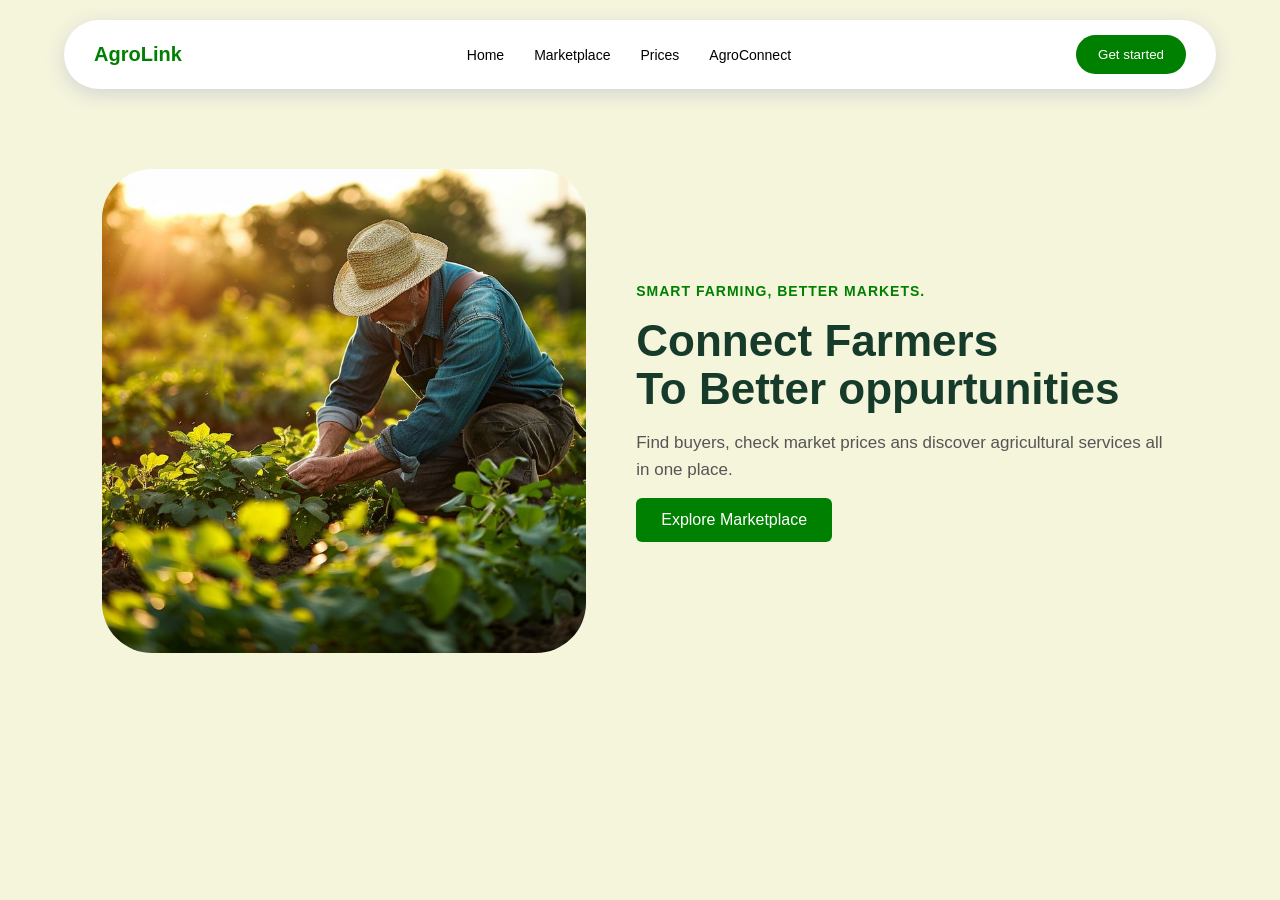
==== index.html @ 1c148b2a "Initial AgroLink files" ====
<!DOCTYPE html>
<html lang="en">
<head>
    <meta charset="UTF-8">
    <meta name="viewport" content="width=device-width, initial-scale=1.0">
    <title>AgroLink</title>

    <link rel="stylesheet" href="style.css">

    <script src="script.js"></script>
</head>
<body>

    <header>
        <nav>
            <h1>AgroLink</h1>

            <div class="nav-links">
                <a href="#">Home</a>
                <a href="#">Marketplace</a>
                <a href="#">Prices</a>
                <a href="#">AgroConnect</a>
            </div>

            <button> Get started</button>
        </nav>
    </header>
    
    <main>
        <section class="lol" >
            <img src="images/Farming at Sunset.jpg" alt="farm" class="lol-image">
            <div class="lol-content">            
                <p>SMART FARMING, BETTER MARKETS.</p>

                <h2>Connect Farmers<br>To Better oppurtunities</h2>
                <p>Find buyers, check market prices ans discover agricultural services all in one place.</p>
                <button>Explore Marketplace</button>
            </div>

        </section>

    </main>
</body>
</html>
---- style.css ----
*{
    margin: 0;
    padding: 0;
    box-sizing: border-box;    
}

body {
    font-family: Arial, Helvetica, sans-serif;
    background-color: beige;
    color: beige;
}

header {
    padding: 20px 5%;
}

/*Navigation*/

nav {
    background-color: white;
    border-radius: 40px;
    padding: 15px 30px;
    display: flex;
    align-items: center;
    justify-content: space-between;
    box-shadow: 0 5px 20px lightgray;
}

nav h1 {
    color: green;
    font-size: 20px;
}

.nav-links {
    display: flex;
    gap: 30px;
}

.nav-links a {
    text-decoration: none;
    color: black;
    font-size: 14px;
}

button {
    background-color: green;
    color: white;
    border: none;
    border-radius: 25px;
    padding: 12px 22px;
    cursor: pointer;
}

.lol {
    display: flex;
    align-items: center;
    justify-content: space-between;
    gap: 50px;
    padding: 60px 8%;
    min-height: 420px;
    background-color: beige;
}

.lol-image {
    width: 45%;
    max-width: 520px;
    height: auto;
    display: block;
    object-fit: contain;
    border-radius: 50px;
    margin-top: 0;
}

.lol-content {
    flex: 1;
    max-width: 550px;
}

.lol-content p:first-child {
    color: green;
    font-weight: bold;
    font-size: 14px;
    letter-spacing: 1px;
}

.lol-content h2 {
    color: #173b2b;
    font-size: 44px;
    line-height: 1.1;
    margin: 15px 0;
}

.lol-content p {
    color: #555;
    font-size: 17px;
    line-height: 1.6;
}

.lol-content button {
    margin-top: 15px;
    padding: 13px 25px;
    border: none;
    border-radius: 6px;
    background-color: green;
    color: white;
    font-size: 16px;
    cursor: pointer;
}
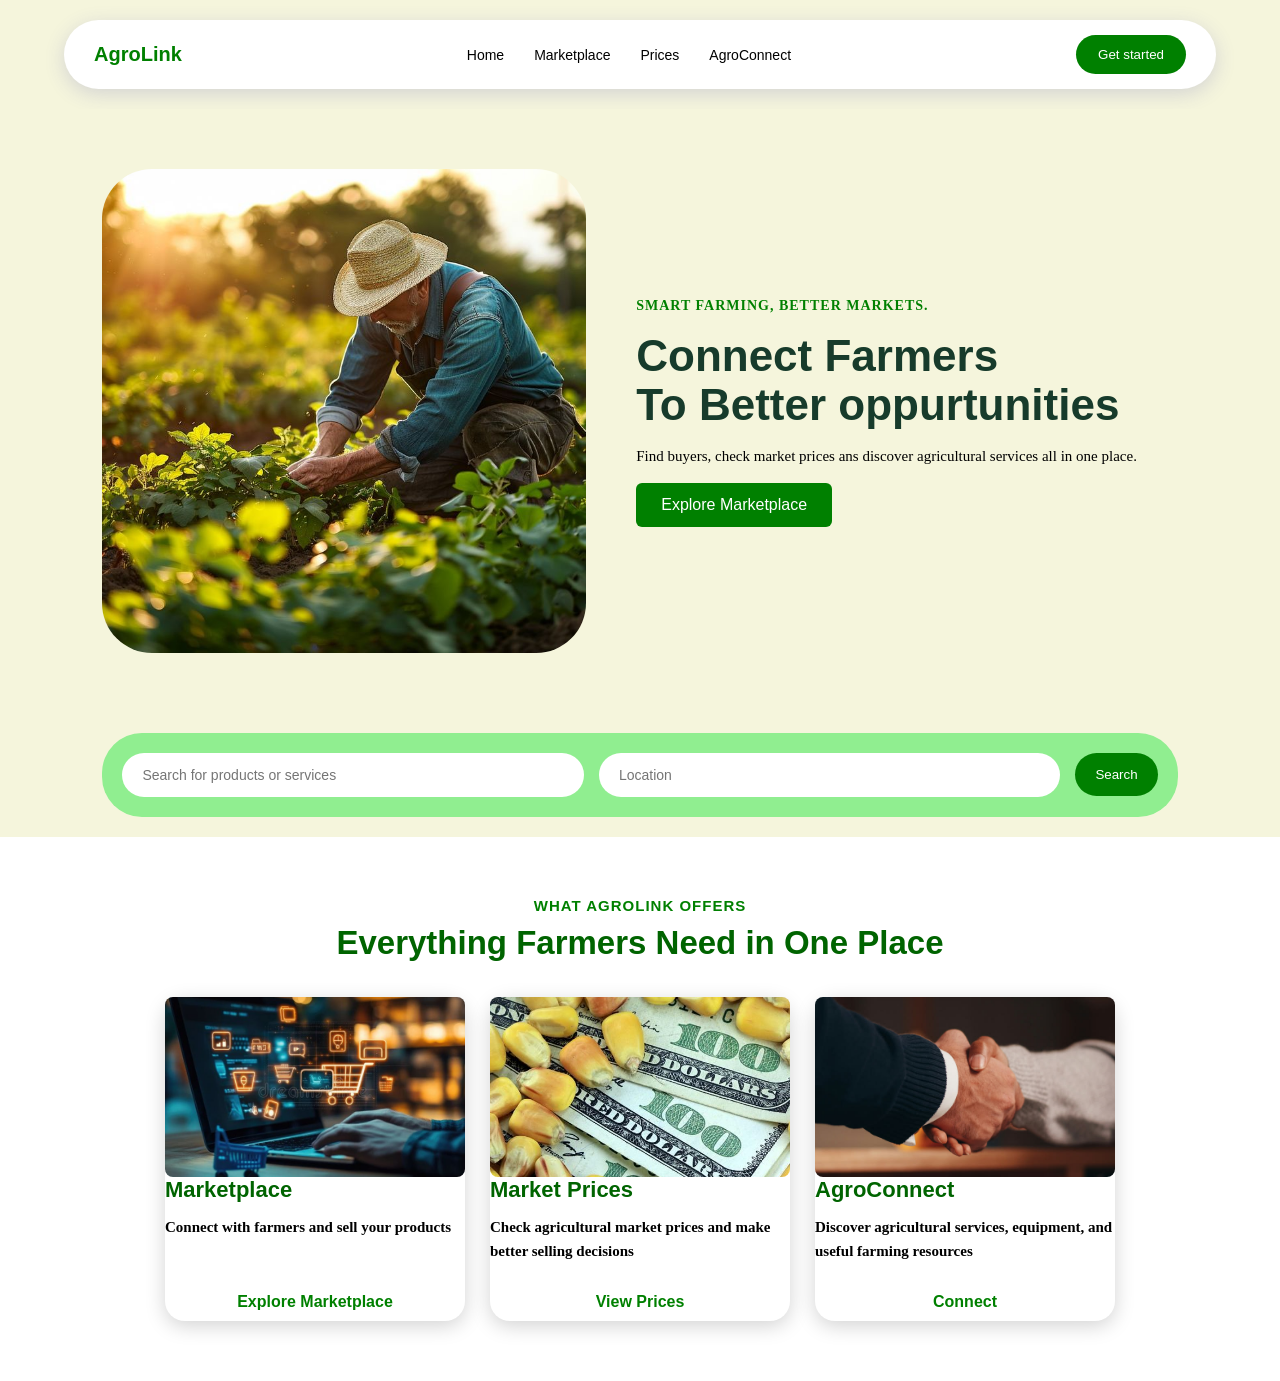
==== commit f059bd2a: "Add service images" ====
--- a/index.html
+++ b/index.html
@@ -39,6 +39,49 @@
 
         </section>
 
+        <section class="search">
+            <div class="search-bar">
+                
+                <input type="text" placeholder="Search for products or services">
+                <input type="text" placeholder="Location">
+
+                <button>Search</button>
+            </div>
+
+        </section>
+
+        <section class="services">
+
+            <div class="title">
+                <p>WHAT AGROLINK OFFERS</p>
+                <h2> Everything Farmers Need in One Place</h2>
+            </div>
+
+            <div class="G-container">
+
+                <div class="AG-services">
+                    <img src="images/digital-marketplace.jpg" alt="dig">
+                    <h3>Marketplace</h3>
+                    <p>Connect with farmers and sell your products</p>
+                    <a href="#">Explore Marketplace</a>
+                </div>
+
+                <div class="AG-services">
+                    <img src="images/prices.jpg" alt="price">
+                    <h3>Market Prices</h3>
+                    <p>Check agricultural market prices and make better selling decisions</p>
+                    <a href="#">View Prices</a>
+                </div>
+
+                <div class="AG-services">
+                    <img src="images/handshake.jpg" alt="Connect">
+                    <h3>AgroConnect</h3>
+                    <p>Discover agricultural services, equipment, and useful farming resources</p>
+                    <a href="#">Connect</a>
+                </div>
+            </div>
+        </section>
+
     </main>
 </body>
 </html>
--- a/style.css
+++ b/style.css
@@ -104,5 +104,114 @@
     background-color: green;
     color: white;
     font-size: 16px;
-    cursor: pointer;
-}+    cursor:pointer;
+}
+
+.lol-content p{
+    color:black;
+    font-size: 15px;
+    font-family: 'Times New Roman', Times, serif;
+}
+
+.search {
+    padding: 20px 8%;
+    background-color: beige;
+}
+
+.search-bar {
+    background-color: lightgreen;
+    padding: 20px;
+    border-radius: 40px;
+    display: flex;
+    gap: 15px;
+    align-items: center;
+}
+
+.search-bar input {
+    flex: 1;
+    padding: 14px 20px;
+    border: none;
+    border-radius: 25px;
+    outline: none;
+    font-size: 14px;
+}
+
+.search-bar button {
+    padding: 14px 20px;
+}
+
+.services {
+    padding: 60px 8%;
+    background-color: white;
+}
+
+.title {
+    text-align: center;
+    margin-bottom: 35px;
+}
+
+.title p {
+    color: green;
+    font-weight: bold;
+    font-size: 15px;
+    letter-spacing: 1px;
+}
+
+.title h2 {
+    color: darkgreen;
+    font-size: 33px;
+    margin-top: 10px;
+}
+
+.G-container {
+    display: flex;
+    gap: 25px;
+    justify-content: center;
+    align-items: stretch;
+}
+
+.AG-services {
+   background-color: white;
+   box-shadow: 0 5px 20px lightgray;
+   border-radius: 20px;
+   display: flex;
+   flex-direction: column;
+   box-sizing: border-box;
+   width: 300px;
+}
+
+.AG-services img {
+    width: 100%;
+    height: 180px;
+    object-fit: cover;
+    border-radius: 8px;
+    display: block;
+}
+
+.AG-services h3 {
+    color: darkgreen;
+    font-size: 22px;
+    margin-bottom: 12px;
+}
+
+.AG-services p {
+    color: black;
+    line-height: 1.6;
+    margin-bottom: 20px;
+    font-size: 15px;
+    font-family: 'Times New Roman', Times, serif;
+    font-weight: bold;
+}
+
+.AG-services a {
+    color: green;
+    text-decoration: none;
+    font-weight: bold;
+    margin-top: auto;
+    display: inline-block;
+    text-align: center;
+    border-radius: 5px;
+    padding: 10px 20px;
+}
+
+
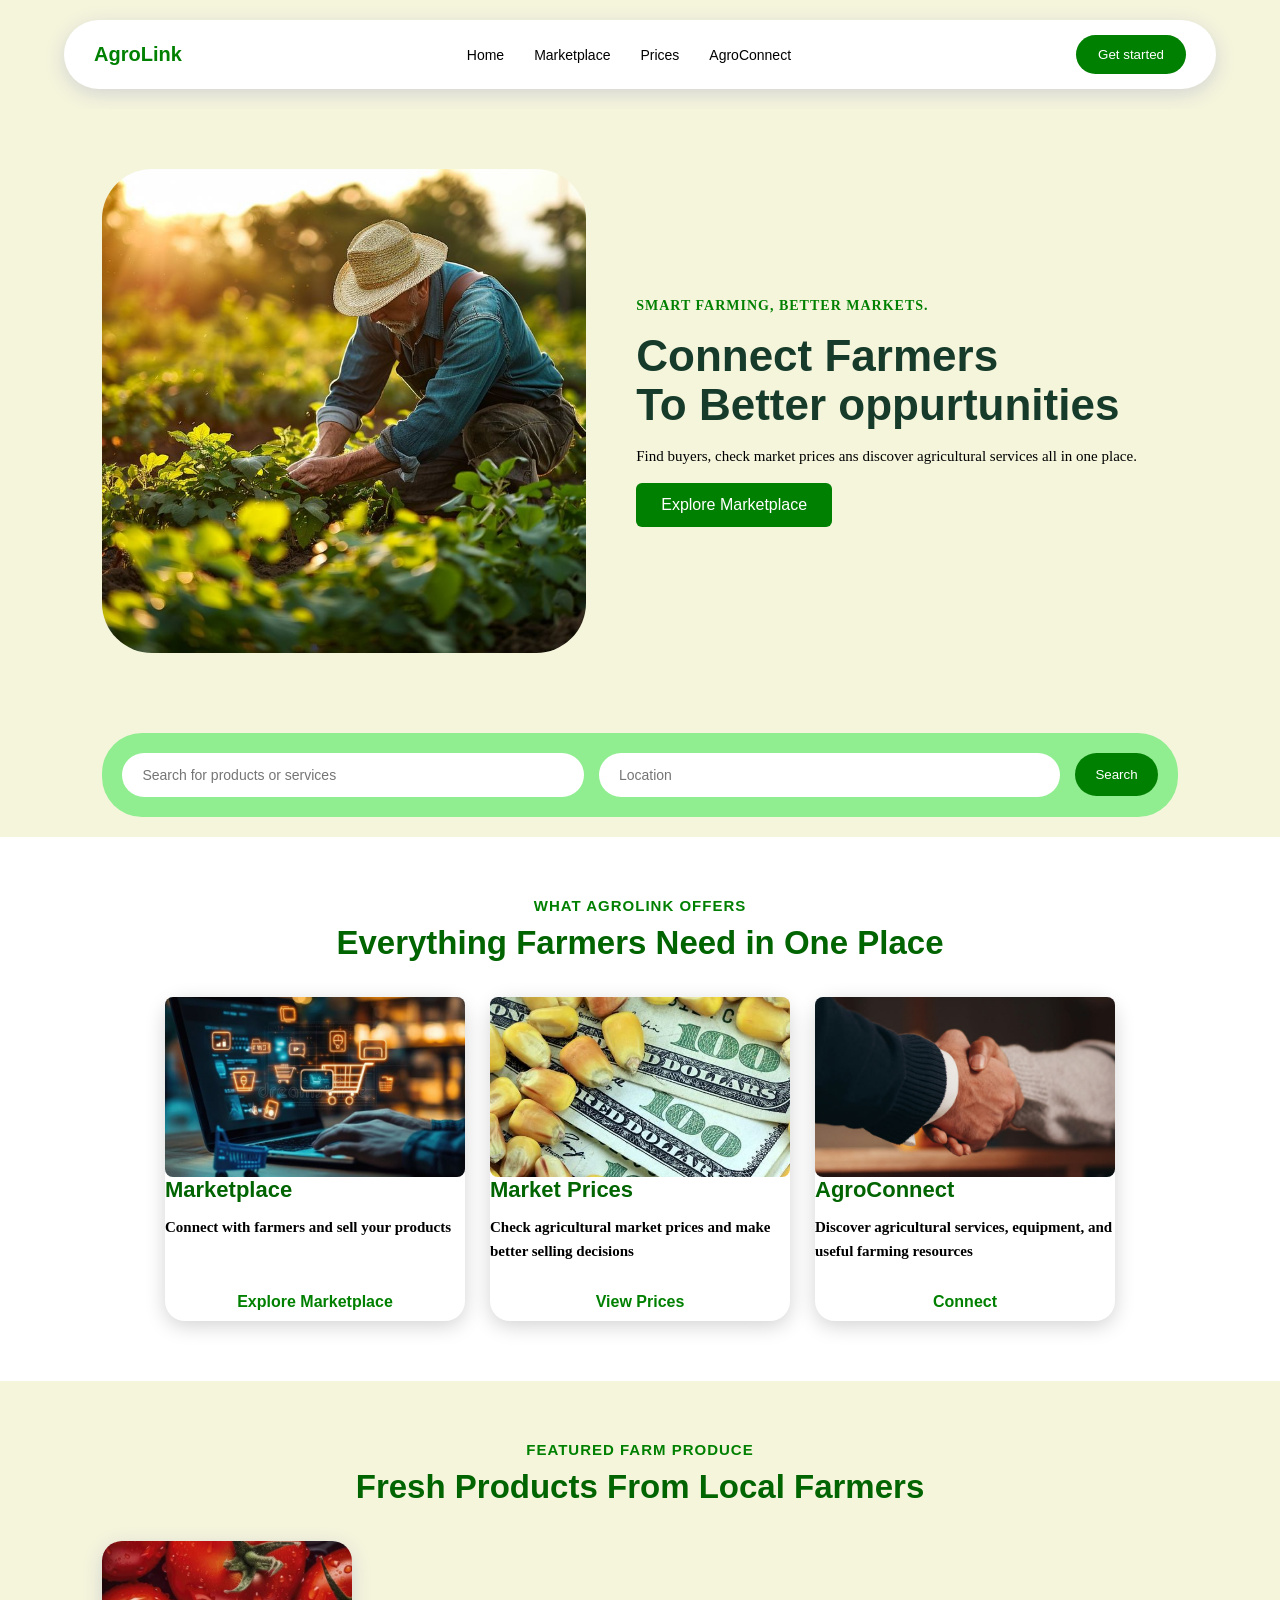
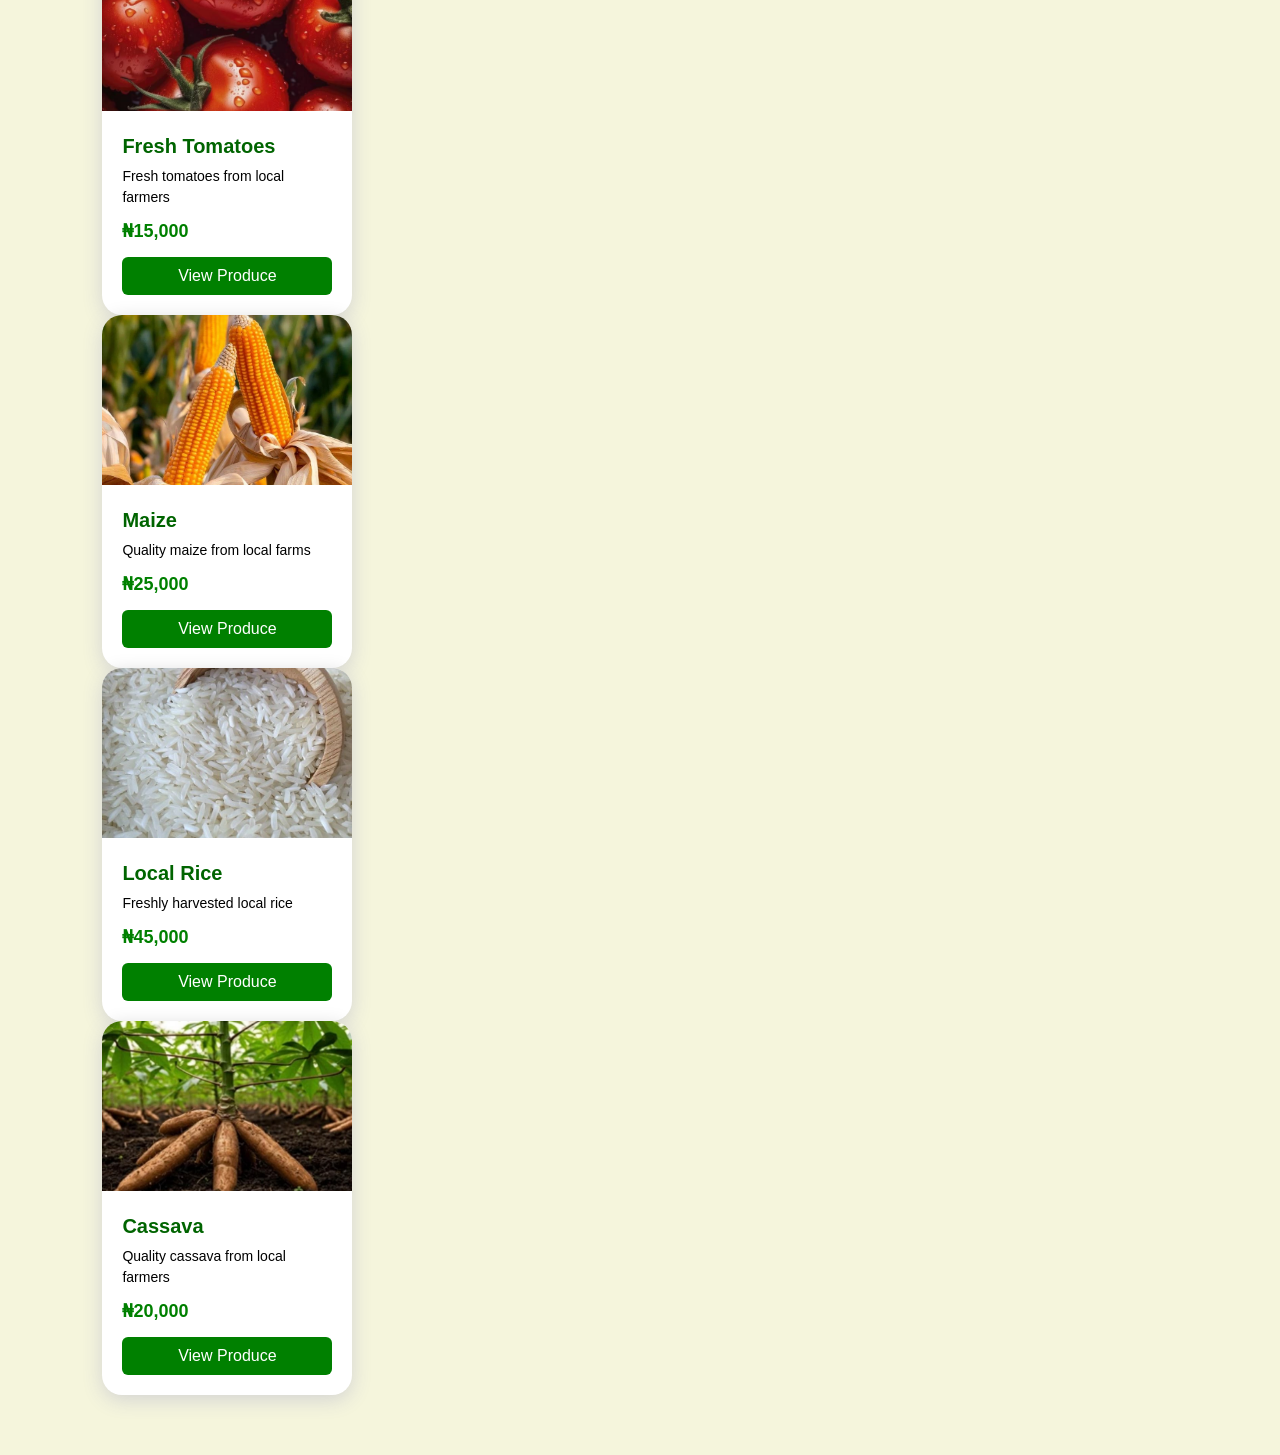
==== commit e256a162: "Update projects" ====
--- a/index.html
+++ b/index.html
@@ -41,11 +41,11 @@
 
         <section class="search">
             <div class="search-bar">
-                
-                <input type="text" placeholder="Search for products or services">
-                <input type="text" placeholder="Location">
+                <input type="text" id="search-input" placeholder="Search for products or services">
 
-                <button>Search</button>
+                <input type="text" id="location-input" placeholder="Location">
+
+                <button id="search-button">Search</button>
             </div>
 
         </section>
@@ -82,6 +82,63 @@
             </div>
         </section>
 
+       <section class="produce">
+
+    <div class="title">
+        <p>FEATURED FARM PRODUCE</p>
+        <h2>Fresh Products From Local Farmers</h2>
+    </div>
+
+    <div class="P-container">
+
+        <div class="produce-card">
+            <img src="images/tomatoes.jpg" alt="Fresh tomatoes">
+
+            <div class="produce-info">
+                <h3>Fresh Tomatoes</h3>
+                <p>Fresh tomatoes from local farmers</p>
+                <h4>₦15,000</h4>
+                <a href="#">View Produce</a>
+            </div>
+        </div>
+
+        <div class="produce-card">
+            <img src="images/maize.jpg" alt="Maize">
+
+            <div class="produce-info">
+                <h3>Maize</h3>
+                <p>Quality maize from local farms</p>
+                <h4>₦25,000</h4>
+                <a href="#">View Produce</a>
+            </div>
+        </div>
+
+        <div class="produce-card">
+            <img src="images/rice.jpg" alt="Local rice">
+
+            <div class="produce-info">
+                <h3>Local Rice</h3>
+                <p>Freshly harvested local rice</p>
+                <h4>₦45,000</h4>
+                <a href="#">View Produce</a>
+            </div>
+        </div>
+
+        <div class="produce-card">
+            <img src="images/cassava.jpg" alt="Cassava">
+
+            <div class="produce-info">
+                <h3>Cassava</h3>
+                <p>Quality cassava from local farmers</p>
+                <h4>₦20,000</h4>
+                <a href="#">View Produce</a>
+            </div>
+        </div>
+
+    </div>
+
+</section>
+
     </main>
 </body>
 </html>
--- a/style.css
+++ b/style.css
@@ -104,7 +104,7 @@
     background-color: green;
     color: white;
     font-size: 16px;
-    cursor:pointer;
+    cursor: pointer;
 }
 
 .lol-content p{
@@ -215,3 +215,63 @@
 }
 
 
+/* Featured Farm Produce */
+
+.produce {
+    padding: 60px 8%;
+    background-color: beige;
+}
+
+.produce-container {
+    display: flex;
+    gap: 25px;
+    justify-content: center;
+    flex-wrap: wrap;
+}
+
+.produce-card {
+    width: 250px;
+    background-color: white;
+    border-radius: 20px;
+    overflow: hidden;
+    box-shadow: 0 5px 20px lightgray;
+}
+
+.produce-card img {
+    width: 100%;
+    height: 170px;
+    object-fit: cover;
+}
+
+.produce-info {
+    padding: 20px;
+}
+
+.produce-info h3 {
+    color: darkgreen;
+    font-size: 20px;
+    margin-bottom: 8px;
+}
+
+.produce-info p {
+    color: black;
+    font-size: 14px;
+    line-height: 1.5;
+    margin-bottom: 12px;
+}
+
+.produce-info h4 {
+    color: green;
+    font-size: 18px;
+    margin-bottom: 15px;
+}
+
+.produce-info a {
+    display: block;
+    text-align: center;
+    background-color: green;
+    color: white;
+    text-decoration: none;
+    padding: 10px;
+    border-radius: 6px;
+}
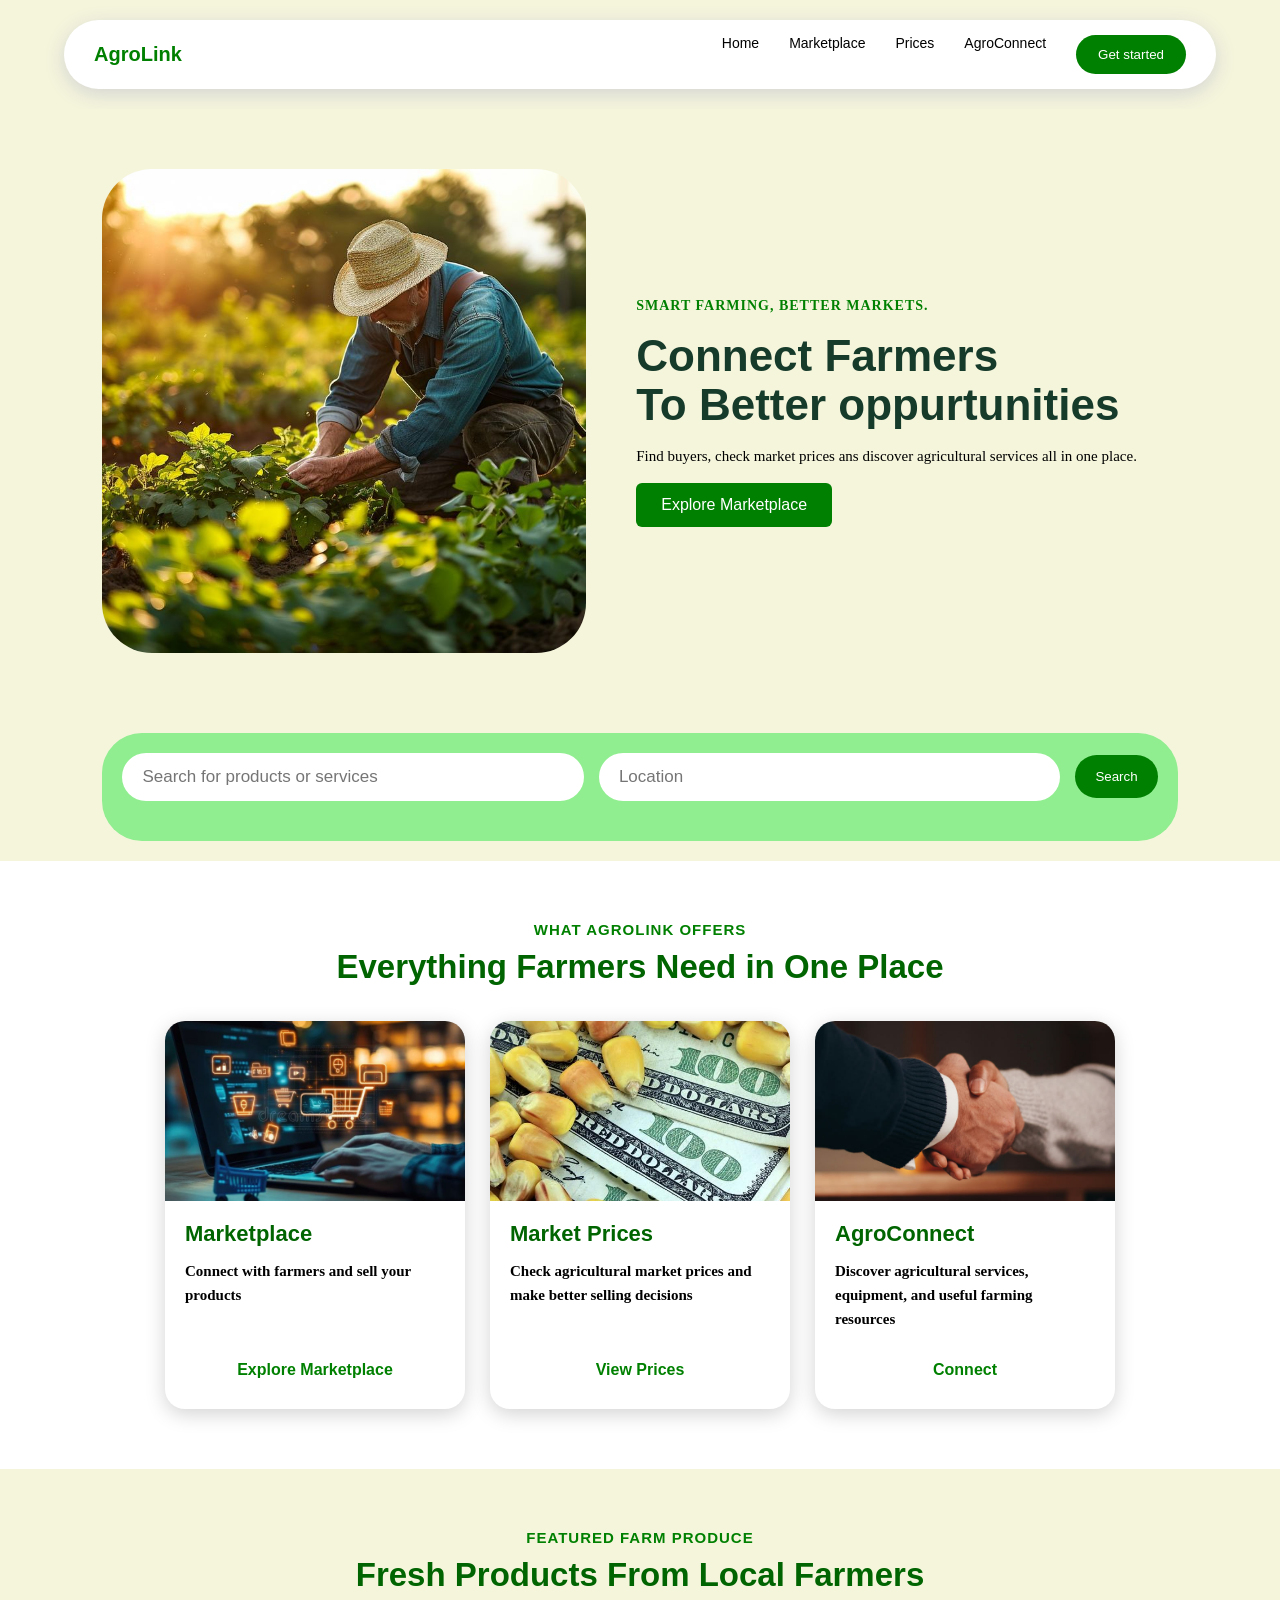
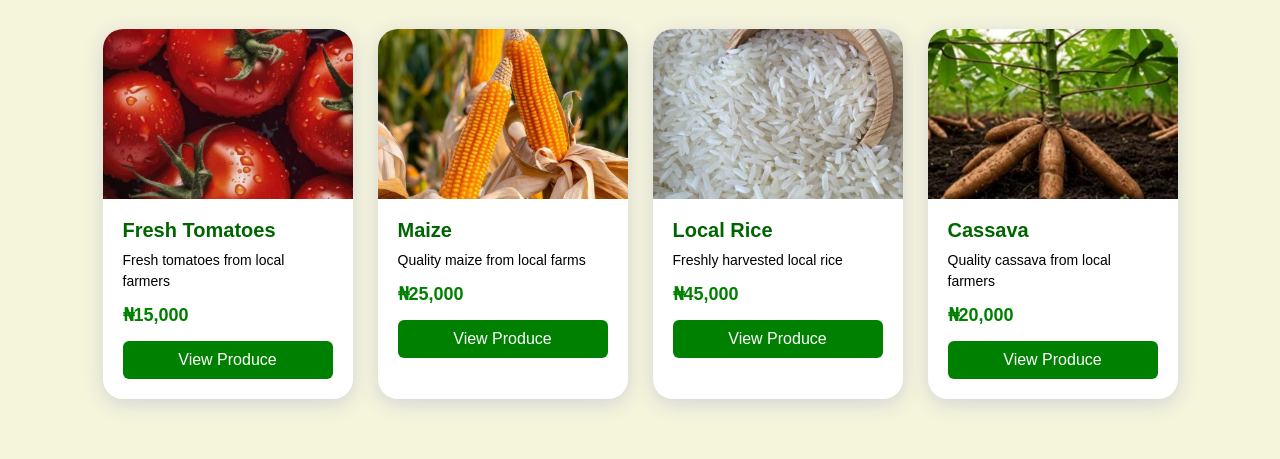
==== commit a441756e: "Update projects" ====
--- a/index.html
+++ b/index.html
@@ -7,7 +7,7 @@
 
     <link rel="stylesheet" href="style.css">
 
-    <script src="script.js"></script>
+   
 </head>
 <body>
 
@@ -16,10 +16,11 @@
             <h1>AgroLink</h1>
 
             <div class="nav-links">
-                <a href="#">Home</a>
-                <a href="#">Marketplace</a>
-                <a href="#">Prices</a>
-                <a href="#">AgroConnect</a>
+                <div class="nav-links">
+                    <a href="index.html">Home</a>
+                    <a href="marketplace.html">Marketplace</a>
+                    <a href="prices.html">Prices</a>
+                    <a href="agroconnect.html">AgroConnect</a>
             </div>
 
             <button> Get started</button>
@@ -34,7 +35,7 @@
 
                 <h2>Connect Farmers<br>To Better oppurtunities</h2>
                 <p>Find buyers, check market prices ans discover agricultural services all in one place.</p>
-                <button>Explore Marketplace</button>
+                <a href="marketplace.html">Explore Marketplace</a>
             </div>
 
         </section>
@@ -46,6 +47,7 @@
                 <input type="text" id="location-input" placeholder="Location">
 
                 <button id="search-button">Search</button>
+                <p id="search-result"></p>
             </div>
 
         </section>
@@ -63,21 +65,21 @@
                     <img src="images/digital-marketplace.jpg" alt="dig">
                     <h3>Marketplace</h3>
                     <p>Connect with farmers and sell your products</p>
-                    <a href="#">Explore Marketplace</a>
+                    <a href="marketplace.html">Explore Marketplace</a>
                 </div>
 
                 <div class="AG-services">
                     <img src="images/prices.jpg" alt="price">
                     <h3>Market Prices</h3>
                     <p>Check agricultural market prices and make better selling decisions</p>
-                    <a href="#">View Prices</a>
+                    <a href="prices.html">View Prices</a>
                 </div>
 
                 <div class="AG-services">
                     <img src="images/handshake.jpg" alt="Connect">
                     <h3>AgroConnect</h3>
                     <p>Discover agricultural services, equipment, and useful farming resources</p>
-                    <a href="#">Connect</a>
+                    <a href="agroconnect.html">Connect</a>
                 </div>
             </div>
         </section>
@@ -91,47 +93,47 @@
 
     <div class="P-container">
 
-        <div class="produce-card">
+        <div class="produce-card" id="tomatoes">
             <img src="images/tomatoes.jpg" alt="Fresh tomatoes">
 
             <div class="produce-info">
                 <h3>Fresh Tomatoes</h3>
                 <p>Fresh tomatoes from local farmers</p>
                 <h4>₦15,000</h4>
-                <a href="#">View Produce</a>
+                <a href="marketplace.html">View Produce</a>
             </div>
         </div>
 
-        <div class="produce-card">
+        <div class="produce-card" id="maize">
             <img src="images/maize.jpg" alt="Maize">
 
             <div class="produce-info">
                 <h3>Maize</h3>
                 <p>Quality maize from local farms</p>
                 <h4>₦25,000</h4>
-                <a href="#">View Produce</a>
+                <a href="marketplace.html">View Produce</a>
             </div>
         </div>
 
-        <div class="produce-card">
+        <div class="produce-card" id="rice">
             <img src="images/rice.jpg" alt="Local rice">
 
             <div class="produce-info">
                 <h3>Local Rice</h3>
                 <p>Freshly harvested local rice</p>
                 <h4>₦45,000</h4>
-                <a href="#">View Produce</a>
+                <a href="marketplace.html">View Produce</a>
             </div>
         </div>
 
-        <div class="produce-card">
+        <div class="produce-card" id="cassava">
             <img src="images/cassava.jpg" alt="Cassava">
 
             <div class="produce-info">
                 <h3>Cassava</h3>
                 <p>Quality cassava from local farmers</p>
                 <h4>₦20,000</h4>
-                <a href="#">View Produce</a>
+                <a href="marketplace.html">View Produce</a>
             </div>
         </div>
 
@@ -140,5 +142,7 @@
 </section>
 
     </main>
+
+     <script src="script.js"></script>
 </body>
 </html>
--- a/style.css
+++ b/style.css
@@ -1,20 +1,22 @@
-*{
+* {
     margin: 0;
     padding: 0;
-    box-sizing: border-box;    
+    box-sizing: border-box;
 }
 
 body {
     font-family: Arial, Helvetica, sans-serif;
     background-color: beige;
-    color: beige;
-}
+    color: black;
+}
+
+/* =========================
+   HEADER & NAVIGATION
+========================= */
 
 header {
     padding: 20px 5%;
 }
-
-/*Navigation*/
 
 nav {
     background-color: white;
@@ -41,6 +43,12 @@
     color: black;
     font-size: 14px;
 }
+
+.nav-links a:hover {
+    color: green;
+}
+
+/* General buttons */
 
 button {
     background-color: green;
@@ -50,6 +58,15 @@
     padding: 12px 22px;
     cursor: pointer;
 }
+
+button:hover {
+    background-color: darkgreen;
+}
+
+
+/* =========================
+   HERO SECTION
+========================= */
 
 .lol {
     display: flex;
@@ -91,27 +108,33 @@
 }
 
 .lol-content p {
-    color: #555;
-    font-size: 17px;
+    color: black;
+    font-size: 15px;
     line-height: 1.6;
-}
-
-.lol-content button {
+    font-family: "Times New Roman", Times, serif;
+}
+
+/* Explore Marketplace link */
+
+.lol-content a {
+    display: inline-block;
     margin-top: 15px;
     padding: 13px 25px;
-    border: none;
     border-radius: 6px;
     background-color: green;
     color: white;
+    text-decoration: none;
     font-size: 16px;
-    cursor: pointer;
-}
-
-.lol-content p{
-    color:black;
-    font-size: 15px;
-    font-family: 'Times New Roman', Times, serif;
-}
+}
+
+.lol-content a:hover {
+    background-color: darkgreen;
+}
+
+
+/* =========================
+   SEARCH SECTION
+========================= */
 
 .search {
     padding: 20px 8%;
@@ -125,6 +148,7 @@
     display: flex;
     gap: 15px;
     align-items: center;
+    flex-wrap: wrap;
 }
 
 .search-bar input {
@@ -133,12 +157,34 @@
     border: none;
     border-radius: 25px;
     outline: none;
-    font-size: 14px;
+    font-size: 17px;
+    font-weight: 400;
+    font-family: Arial, Helvetica, sans-serif;
 }
 
 .search-bar button {
     padding: 14px 20px;
-}
+    border: none;
+    outline: none;
+}
+
+.search-bar button:focus {
+    outline: none;
+}
+
+#search-result {
+    flex-basis: 100%;
+    color: darkgreen;
+    font-size: 15px;
+    font-weight: bold;
+    text-align: center;
+    margin-top: 5px;
+}
+
+
+/* =========================
+   SERVICES SECTION
+========================= */
 
 .services {
     padding: 60px 8%;
@@ -168,38 +214,38 @@
     gap: 25px;
     justify-content: center;
     align-items: stretch;
+    flex-wrap: wrap;
 }
 
 .AG-services {
-   background-color: white;
-   box-shadow: 0 5px 20px lightgray;
-   border-radius: 20px;
-   display: flex;
-   flex-direction: column;
-   box-sizing: border-box;
-   width: 300px;
+    background-color: white;
+    box-shadow: 0 5px 20px lightgray;
+    border-radius: 20px;
+    display: flex;
+    flex-direction: column;
+    width: 300px;
+    overflow: hidden;
 }
 
 .AG-services img {
     width: 100%;
     height: 180px;
     object-fit: cover;
-    border-radius: 8px;
     display: block;
 }
 
 .AG-services h3 {
     color: darkgreen;
     font-size: 22px;
-    margin-bottom: 12px;
+    margin: 20px 20px 12px;
 }
 
 .AG-services p {
     color: black;
     line-height: 1.6;
-    margin-bottom: 20px;
+    margin: 0 20px 20px;
     font-size: 15px;
-    font-family: 'Times New Roman', Times, serif;
+    font-family: "Times New Roman", Times, serif;
     font-weight: bold;
 }
 
@@ -207,22 +253,29 @@
     color: green;
     text-decoration: none;
     font-weight: bold;
-    margin-top: auto;
+    margin: auto 20px 20px;
     display: inline-block;
     text-align: center;
     border-radius: 5px;
     padding: 10px 20px;
 }
 
-
-/* Featured Farm Produce */
+.AG-services a:hover {
+    background-color: green;
+    color: white;
+}
+
+
+/* =========================
+   FEATURED FARM PRODUCE
+========================= */
 
 .produce {
     padding: 60px 8%;
     background-color: beige;
 }
 
-.produce-container {
+.P-container {
     display: flex;
     gap: 25px;
     justify-content: center;
@@ -235,12 +288,18 @@
     border-radius: 20px;
     overflow: hidden;
     box-shadow: 0 5px 20px lightgray;
+    transition: 0.3s;
+}
+
+.produce-card:hover {
+    transform: translateY(-5px);
 }
 
 .produce-card img {
     width: 100%;
     height: 170px;
     object-fit: cover;
+    display: block;
 }
 
 .produce-info {
@@ -274,4 +333,134 @@
     text-decoration: none;
     padding: 10px;
     border-radius: 6px;
+}
+
+.produce-info a:hover {
+    background-color: darkgreen;
+}
+
+
+/* =========================
+   MARKETPLACE PAGE
+========================= */
+
+.marketplace {
+    padding: 60px 8%;
+    background-color: beige;
+    min-height: 80vh;
+}
+
+.marketplace .P-container {
+    display: flex;
+    gap: 25px;
+    justify-content: center;
+    flex-wrap: wrap;
+}
+
+
+/* =========================
+   MARKET PRICES PAGE
+========================= */
+
+.prices {
+    padding: 60px 8%;
+    background-color: beige;
+    min-height: 80vh;
+}
+
+.price-container {
+    display: flex;
+    gap: 25px;
+    justify-content: center;
+    flex-wrap: wrap;
+}
+
+.price-card {
+    width: 250px;
+    background-color: white;
+    padding: 25px;
+    border-radius: 20px;
+    box-shadow: 0 5px 20px lightgray;
+    text-align: center;
+    transition: 0.3s;
+}
+
+.price-card:hover {
+    transform: translateY(-5px);
+}
+
+.price-card h3 {
+    color: darkgreen;
+    font-size: 21px;
+    margin-bottom: 10px;
+}
+
+.price-card p {
+    color: black;
+    font-size: 14px;
+    margin-bottom: 10px;
+}
+
+.price-card h4 {
+    color: green;
+    font-size: 22px;
+    margin-bottom: 8px;
+}
+
+
+/* =========================
+   AGROCONNECT PAGE
+========================= */
+
+.agroconnect {
+    padding: 60px 8%;
+    background-color: beige;
+    min-height: 80vh;
+}
+
+.connect-container {
+    display: flex;
+    gap: 25px;
+    justify-content: center;
+    flex-wrap: wrap;
+}
+
+.connect-card {
+    width: 280px;
+    background-color: white;
+    padding: 25px;
+    border-radius: 20px;
+    box-shadow: 0 5px 20px lightgray;
+    text-align: center;
+    transition: 0.3s;
+}
+
+.connect-card:hover {
+    transform: translateY(-5px);
+}
+
+.connect-card h3 {
+    color: darkgreen;
+    font-size: 21px;
+    margin-bottom: 12px;
+}
+
+.connect-card p {
+    color: black;
+    font-size: 15px;
+    line-height: 1.6;
+    margin-bottom: 20px;
+}
+
+.connect-card a {
+    display: inline-block;
+    background-color: green;
+    color: white;
+    text-decoration: none;
+    padding: 10px 20px;
+    border-radius: 6px;
+}
+
+.connect-card a:hover {
+    background-color: darkgreen;
 }
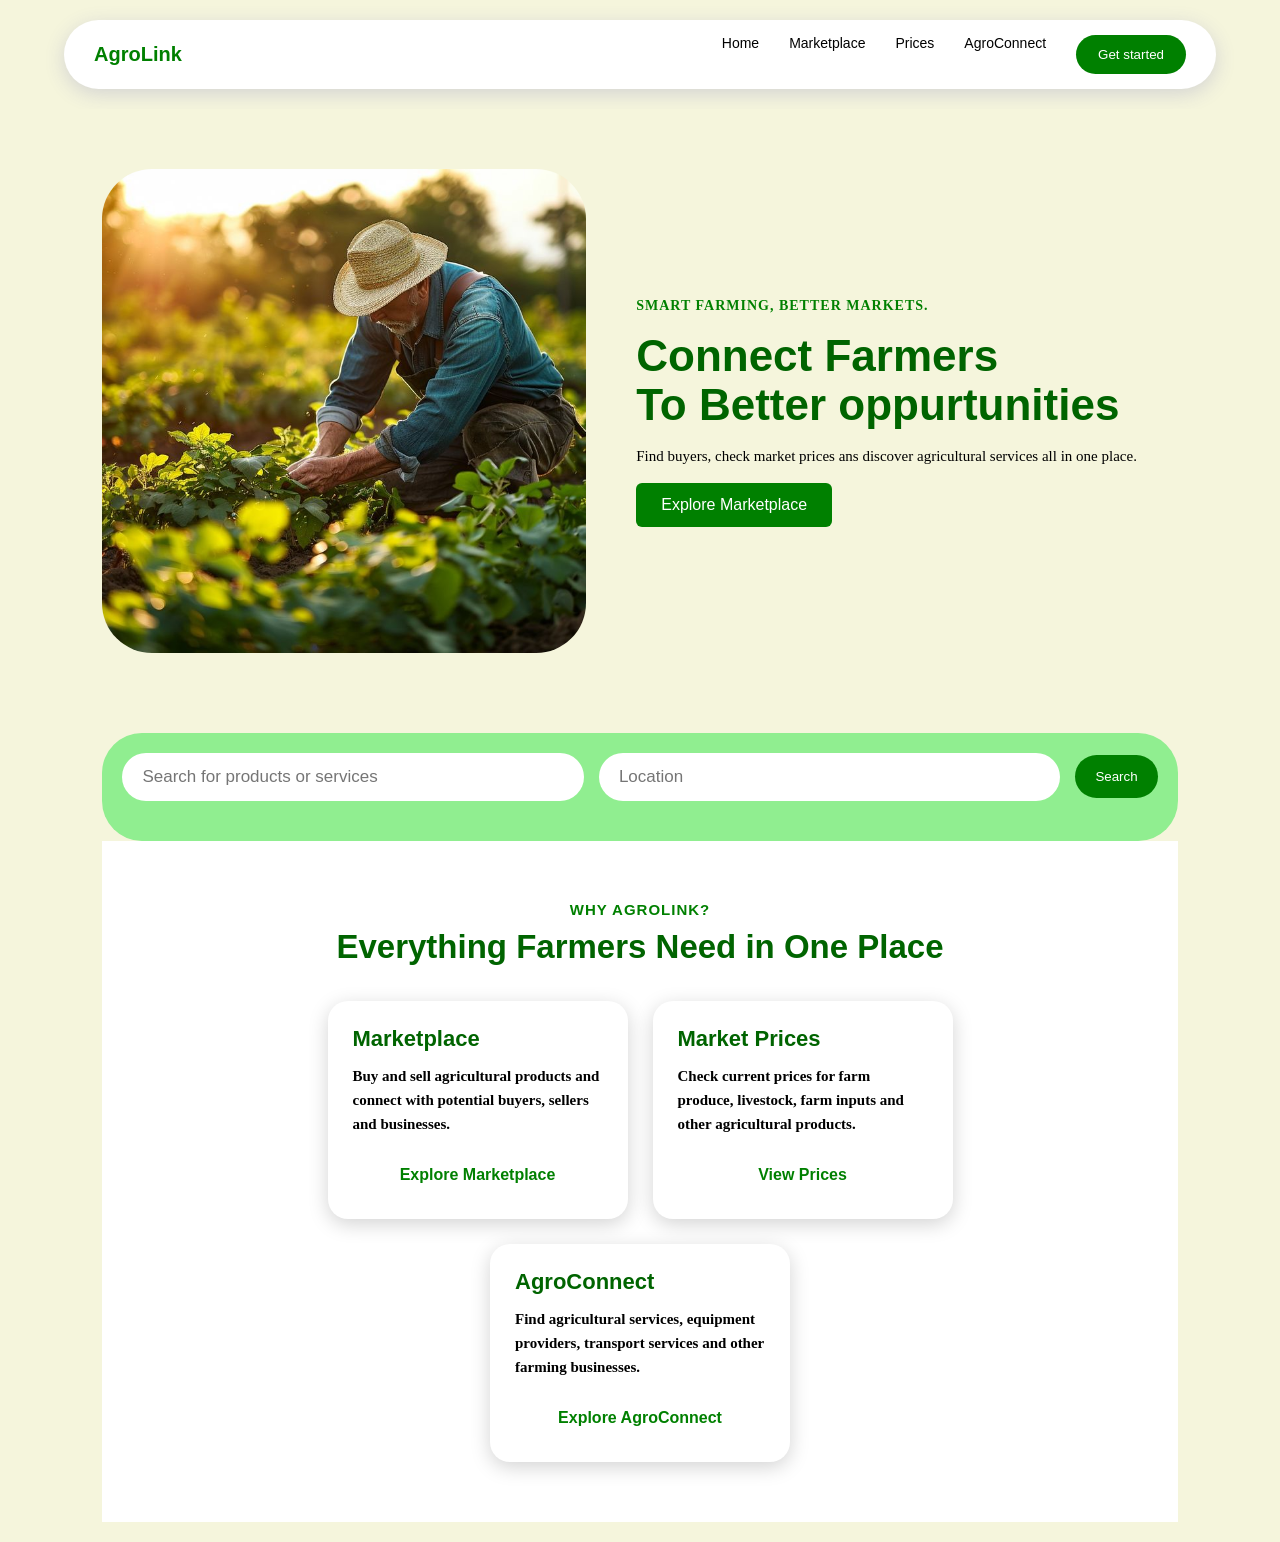
==== commit e223740b: "Update projects" ====
--- a/index.html
+++ b/index.html
@@ -50,91 +50,54 @@
                 <p id="search-result"></p>
             </div>
 
-        </section>
-
-        <section class="services">
-
-            <div class="title">
-                <p>WHAT AGROLINK OFFERS</p>
-                <h2> Everything Farmers Need in One Place</h2>
-            </div>
-
-            <div class="G-container">
-
-                <div class="AG-services">
-                    <img src="images/digital-marketplace.jpg" alt="dig">
-                    <h3>Marketplace</h3>
-                    <p>Connect with farmers and sell your products</p>
-                    <a href="marketplace.html">Explore Marketplace</a>
-                </div>
-
-                <div class="AG-services">
-                    <img src="images/prices.jpg" alt="price">
-                    <h3>Market Prices</h3>
-                    <p>Check agricultural market prices and make better selling decisions</p>
-                    <a href="prices.html">View Prices</a>
-                </div>
-
-                <div class="AG-services">
-                    <img src="images/handshake.jpg" alt="Connect">
-                    <h3>AgroConnect</h3>
-                    <p>Discover agricultural services, equipment, and useful farming resources</p>
-                    <a href="agroconnect.html">Connect</a>
-                </div>
-            </div>
-        </section>
-
-       <section class="produce">
+        <section class="about-agrolink">
 
     <div class="title">
-        <p>FEATURED FARM PRODUCE</p>
-        <h2>Fresh Products From Local Farmers</h2>
+        <p>WHY AGROLINK?</p>
+        <h2>Everything Farmers Need in One Place</h2>
     </div>
 
-    <div class="P-container">
+    <div class="G-container">
 
-        <div class="produce-card" id="tomatoes">
-            <img src="images/tomatoes.jpg" alt="Fresh tomatoes">
+        <div class="AG-services">
 
-            <div class="produce-info">
-                <h3>Fresh Tomatoes</h3>
-                <p>Fresh tomatoes from local farmers</p>
-                <h4>₦15,000</h4>
-                <a href="marketplace.html">View Produce</a>
-            </div>
+            <h3>Marketplace</h3>
+
+            <p>
+                Buy and sell agricultural products and connect
+                with potential buyers, sellers and businesses.
+            </p>
+
+            <a href="marketplace.html">Explore Marketplace</a>
+
         </div>
 
-        <div class="produce-card" id="maize">
-            <img src="images/maize.jpg" alt="Maize">
 
-            <div class="produce-info">
-                <h3>Maize</h3>
-                <p>Quality maize from local farms</p>
-                <h4>₦25,000</h4>
-                <a href="marketplace.html">View Produce</a>
-            </div>
+        <div class="AG-services">
+
+            <h3>Market Prices</h3>
+
+            <p>
+                Check current prices for farm produce, livestock,
+                farm inputs and other agricultural products.
+            </p>
+
+            <a href="prices.html">View Prices</a>
+
         </div>
 
-        <div class="produce-card" id="rice">
-            <img src="images/rice.jpg" alt="Local rice">
 
-            <div class="produce-info">
-                <h3>Local Rice</h3>
-                <p>Freshly harvested local rice</p>
-                <h4>₦45,000</h4>
-                <a href="marketplace.html">View Produce</a>
-            </div>
-        </div>
+        <div class="AG-services">
 
-        <div class="produce-card" id="cassava">
-            <img src="images/cassava.jpg" alt="Cassava">
+            <h3>AgroConnect</h3>
 
-            <div class="produce-info">
-                <h3>Cassava</h3>
-                <p>Quality cassava from local farmers</p>
-                <h4>₦20,000</h4>
-                <a href="marketplace.html">View Produce</a>
-            </div>
+            <p>
+                Find agricultural services, equipment providers,
+                transport services and other farming businesses.
+            </p>
+
+            <a href="agroconnect.html">Explore AgroConnect</a>
+
         </div>
 
     </div>
--- a/style.css
+++ b/style.css
@@ -1,3 +1,5 @@
+/* ─────────── GENERAL ─────────── */
+
 * {
     margin: 0;
     padding: 0;
@@ -10,9 +12,8 @@
     color: black;
 }
 
-/* =========================
-   HEADER & NAVIGATION
-========================= */
+
+/* ─────────── NAVIGATION ─────────── */
 
 header {
     padding: 20px 5%;
@@ -47,8 +48,6 @@
 .nav-links a:hover {
     color: green;
 }
-
-/* General buttons */
 
 button {
     background-color: green;
@@ -64,9 +63,7 @@
 }
 
 
-/* =========================
-   HERO SECTION
-========================= */
+/* ─────────── HOME INTRODUCTION ─────────── */
 
 .lol {
     display: flex;
@@ -85,7 +82,6 @@
     display: block;
     object-fit: contain;
     border-radius: 50px;
-    margin-top: 0;
 }
 
 .lol-content {
@@ -101,7 +97,7 @@
 }
 
 .lol-content h2 {
-    color: #173b2b;
+    color: darkgreen;
     font-size: 44px;
     line-height: 1.1;
     margin: 15px 0;
@@ -113,8 +109,6 @@
     line-height: 1.6;
     font-family: "Times New Roman", Times, serif;
 }
-
-/* Explore Marketplace link */
 
 .lol-content a {
     display: inline-block;
@@ -132,9 +126,7 @@
 }
 
 
-/* =========================
-   SEARCH SECTION
-========================= */
+/* ─────────── HOME SEARCH ─────────── */
 
 .search {
     padding: 20px 8%;
@@ -158,18 +150,11 @@
     border-radius: 25px;
     outline: none;
     font-size: 17px;
-    font-weight: 400;
     font-family: Arial, Helvetica, sans-serif;
 }
 
 .search-bar button {
     padding: 14px 20px;
-    border: none;
-    outline: none;
-}
-
-.search-bar button:focus {
-    outline: none;
 }
 
 #search-result {
@@ -182,11 +167,9 @@
 }
 
 
-/* =========================
-   SERVICES SECTION
-========================= */
-
-.services {
+/* ─────────── HOME ABOUT AGROLINK ─────────── */
+
+.about-agrolink {
     padding: 60px 8%;
     background-color: white;
 }
@@ -224,26 +207,19 @@
     display: flex;
     flex-direction: column;
     width: 300px;
-    overflow: hidden;
-}
-
-.AG-services img {
-    width: 100%;
-    height: 180px;
-    object-fit: cover;
-    display: block;
+    padding: 25px;
 }
 
 .AG-services h3 {
     color: darkgreen;
     font-size: 22px;
-    margin: 20px 20px 12px;
+    margin-bottom: 12px;
 }
 
 .AG-services p {
     color: black;
     line-height: 1.6;
-    margin: 0 20px 20px;
+    margin-bottom: 20px;
     font-size: 15px;
     font-family: "Times New Roman", Times, serif;
     font-weight: bold;
@@ -253,7 +229,7 @@
     color: green;
     text-decoration: none;
     font-weight: bold;
-    margin: auto 20px 20px;
+    margin-top: auto;
     display: inline-block;
     text-align: center;
     border-radius: 5px;
@@ -266,23 +242,98 @@
 }
 
 
-/* =========================
-   FEATURED FARM PRODUCE
-========================= */
-
-.produce {
+/* ─────────── MARKETPLACE ─────────── */
+
+.marketplace {
     padding: 60px 8%;
     background-color: beige;
-}
-
-.P-container {
+    min-height: 80vh;
+}
+
+.marketplace-search {
+    display: flex;
+    gap: 15px;
+    justify-content: center;
+    align-items: center;
+    flex-wrap: wrap;
+    margin: 40px auto;
+    max-width: 900px;
+}
+
+.marketplace-search input {
+    flex: 1;
+    min-width: 220px;
+    padding: 15px 20px;
+    border: none;
+    border-radius: 25px;
+    font-size: 15px;
+    outline: none;
+    box-shadow: 0 3px 15px lightgray;
+}
+
+.marketplace-search button {
+    padding: 15px 25px;
+}
+
+.marketplace-actions {
+    display: flex;
+    gap: 30px;
+    justify-content: center;
+    flex-wrap: wrap;
+    margin: 30px 0 70px;
+}
+
+.marketplace-card {
+    width: 350px;
+    background-color: white;
+    padding: 35px;
+    border-radius: 20px;
+    box-shadow: 0 5px 20px lightgray;
+    text-align: center;
+}
+
+.marketplace-card h3 {
+    color: darkgreen;
+    font-size: 23px;
+    margin-bottom: 15px;
+}
+
+.marketplace-card p {
+    color: black;
+    font-size: 15px;
+    line-height: 1.6;
+    margin-bottom: 25px;
+}
+
+.marketplace-card a {
+    display: inline-block;
+    background-color: green;
+    color: white;
+    text-decoration: none;
+    padding: 12px 22px;
+    border-radius: 6px;
+}
+
+.marketplace-card a:hover {
+    background-color: darkgreen;
+}
+
+
+/* ─────────── MARKETPLACE LISTINGS ─────────── */
+
+.marketplace-listings {
+    padding: 60px 8%;
+    background-color: white;
+}
+
+.listing-container {
     display: flex;
     gap: 25px;
     justify-content: center;
     flex-wrap: wrap;
 }
 
-.produce-card {
+.listing-card {
     width: 250px;
     background-color: white;
     border-radius: 20px;
@@ -291,41 +342,41 @@
     transition: 0.3s;
 }
 
-.produce-card:hover {
+.listing-card:hover {
     transform: translateY(-5px);
 }
 
-.produce-card img {
+.listing-card img {
     width: 100%;
     height: 170px;
     object-fit: cover;
     display: block;
 }
 
-.produce-info {
+.listing-info {
     padding: 20px;
 }
 
-.produce-info h3 {
+.listing-info h3 {
     color: darkgreen;
     font-size: 20px;
     margin-bottom: 8px;
 }
 
-.produce-info p {
+.listing-info h4 {
+    color: green;
+    font-size: 18px;
+    margin-bottom: 12px;
+}
+
+.listing-info p {
     color: black;
     font-size: 14px;
     line-height: 1.5;
-    margin-bottom: 12px;
-}
-
-.produce-info h4 {
-    color: green;
-    font-size: 18px;
-    margin-bottom: 15px;
-}
-
-.produce-info a {
+    margin-bottom: 8px;
+}
+
+.listing-info a {
     display: block;
     text-align: center;
     background-color: green;
@@ -333,34 +384,143 @@
     text-decoration: none;
     padding: 10px;
     border-radius: 6px;
-}
-
-.produce-info a:hover {
+    margin-top: 15px;
+}
+
+.listing-info a:hover {
     background-color: darkgreen;
 }
 
 
-/* =========================
-   MARKETPLACE PAGE
-========================= */
-
-.marketplace {
+/* ─────────── FIND PRODUCTS ─────────── */
+
+.find-products {
     padding: 60px 8%;
     background-color: beige;
     min-height: 80vh;
 }
 
-.marketplace .P-container {
+#seller-list {
     display: flex;
     gap: 25px;
     justify-content: center;
     flex-wrap: wrap;
-}
-
-
-/* =========================
-   MARKET PRICES PAGE
-========================= */
+    margin-top: 40px;
+}
+
+.seller-card {
+    width: 300px;
+    background-color: white;
+    padding: 25px;
+    border-radius: 20px;
+    box-shadow: 0 5px 20px lightgray;
+    transition: 0.3s;
+}
+
+.seller-card:hover {
+    transform: translateY(-5px);
+}
+
+.seller-card h3 {
+    color: darkgreen;
+    font-size: 22px;
+    margin-bottom: 15px;
+}
+
+.seller-card p {
+    color: black;
+    font-size: 14px;
+    line-height: 1.6;
+    margin-bottom: 8px;
+}
+
+.seller-card a {
+    display: inline-block;
+    margin-top: 15px;
+    background-color: green;
+    color: white;
+    text-decoration: none;
+    padding: 10px 18px;
+    border-radius: 6px;
+}
+
+.seller-card a:hover {
+    background-color: darkgreen;
+}
+
+
+/* ─────────── SELLER PROFILE ─────────── */
+
+.seller-profile {
+    padding: 60px 8%;
+    background-color: beige;
+    min-height: 80vh;
+}
+
+.seller-profile-info {
+    background-color: white;
+    max-width: 800px;
+    margin: 0 auto 40px;
+    padding: 35px;
+    border-radius: 20px;
+    box-shadow: 0 5px 20px lightgray;
+}
+
+.seller-profile-info h2 {
+    color: darkgreen;
+    font-size: 32px;
+    margin-bottom: 15px;
+}
+
+.seller-profile-info p {
+    color: black;
+    font-size: 15px;
+    margin-bottom: 10px;
+}
+
+#message-seller {
+    margin-top: 15px;
+}
+
+.seller-products {
+    max-width: 1000px;
+    margin: auto;
+}
+
+.seller-products > h2 {
+    color: darkgreen;
+    text-align: center;
+    margin-bottom: 25px;
+}
+
+.seller-product-list {
+    display: flex;
+    gap: 25px;
+    justify-content: center;
+    flex-wrap: wrap;
+}
+
+.seller-product {
+    width: 210px;
+    background-color: white;
+    padding: 25px;
+    border-radius: 15px;
+    box-shadow: 0 5px 20px lightgray;
+}
+
+.seller-product h3 {
+    color: darkgreen;
+    margin-bottom: 10px;
+}
+
+.seller-product p {
+    color: black;
+    font-size: 14px;
+    line-height: 1.5;
+}
+
+
+/* ─────────── PRICES ─────────── */
 
 .prices {
     padding: 60px 8%;
@@ -408,9 +568,7 @@
 }
 
 
-/* =========================
-   AGROCONNECT PAGE
-========================= */
+/* ─────────── AGROCONNECT ─────────── */
 
 .agroconnect {
     padding: 60px 8%;
@@ -463,4 +621,110 @@
 
 .connect-card a:hover {
     background-color: darkgreen;
-}+}
+
+/* CREATE PROFILE PAGE */
+
+.profile-form {
+max-width: 650px;
+margin: 60px auto;
+padding: 45px;
+background-color: white;
+border-radius: 25px;
+box-shadow: 0 8px 25px lightgray;
+}
+
+.profile-form-title {
+text-align: center;
+margin-bottom: 35px;
+}
+
+.profile-form-title p:first-child {
+color: green;
+font-size: 13px;
+font-weight: bold;
+letter-spacing: 2px;
+margin-bottom: 8px;
+}
+
+.profile-form-title h2 {
+color: darkgreen;
+font-size: 32px;
+margin: 0 0 12px;
+}
+
+.profile-form-title p:last-child {
+color: gray;
+line-height: 1.6;
+margin: 0;
+}
+
+/* FORM */
+
+#profileForm {
+display: flex;
+flex-direction: column;
+gap: 10px;
+}
+
+#profileForm label {
+color: darkgreen;
+font-weight: bold;
+margin-top: 12px;
+}
+
+/* INPUTS AND DROPDOWN */
+
+#profileForm input,
+#profileForm select,
+#profileForm textarea {
+width: 100%;
+box-sizing: border-box;
+padding: 14px 16px;
+border: 1px solid lightgray;
+border-radius: 10px;
+background-color: beige;
+color: darkgreen;
+font-size: 15px;
+font-family: Arial, sans-serif;
+}
+
+#profileForm input::placeholder,
+#profileForm textarea::placeholder {
+color: gray;
+}
+
+/* WHEN CLICKED */
+
+#profileForm input:focus,
+#profileForm select:focus,
+#profileForm textarea:focus {
+outline: none;
+border: 2px solid green;
+background-color: white;
+}
+
+/* DESCRIPTION BOX */
+
+#profileForm textarea {
+min-height: 130px;
+resize: vertical;
+}
+
+/* CREATE PROFILE BUTTON */
+
+#profileForm button {
+margin-top: 25px;
+padding: 15px;
+background-color: darkgreen;
+color: white;
+border: none;
+border-radius: 12px;
+font-size: 16px;
+font-weight: bold;
+cursor: pointer;
+}
+
+#profileForm button:hover {
+background-color: green;
+}
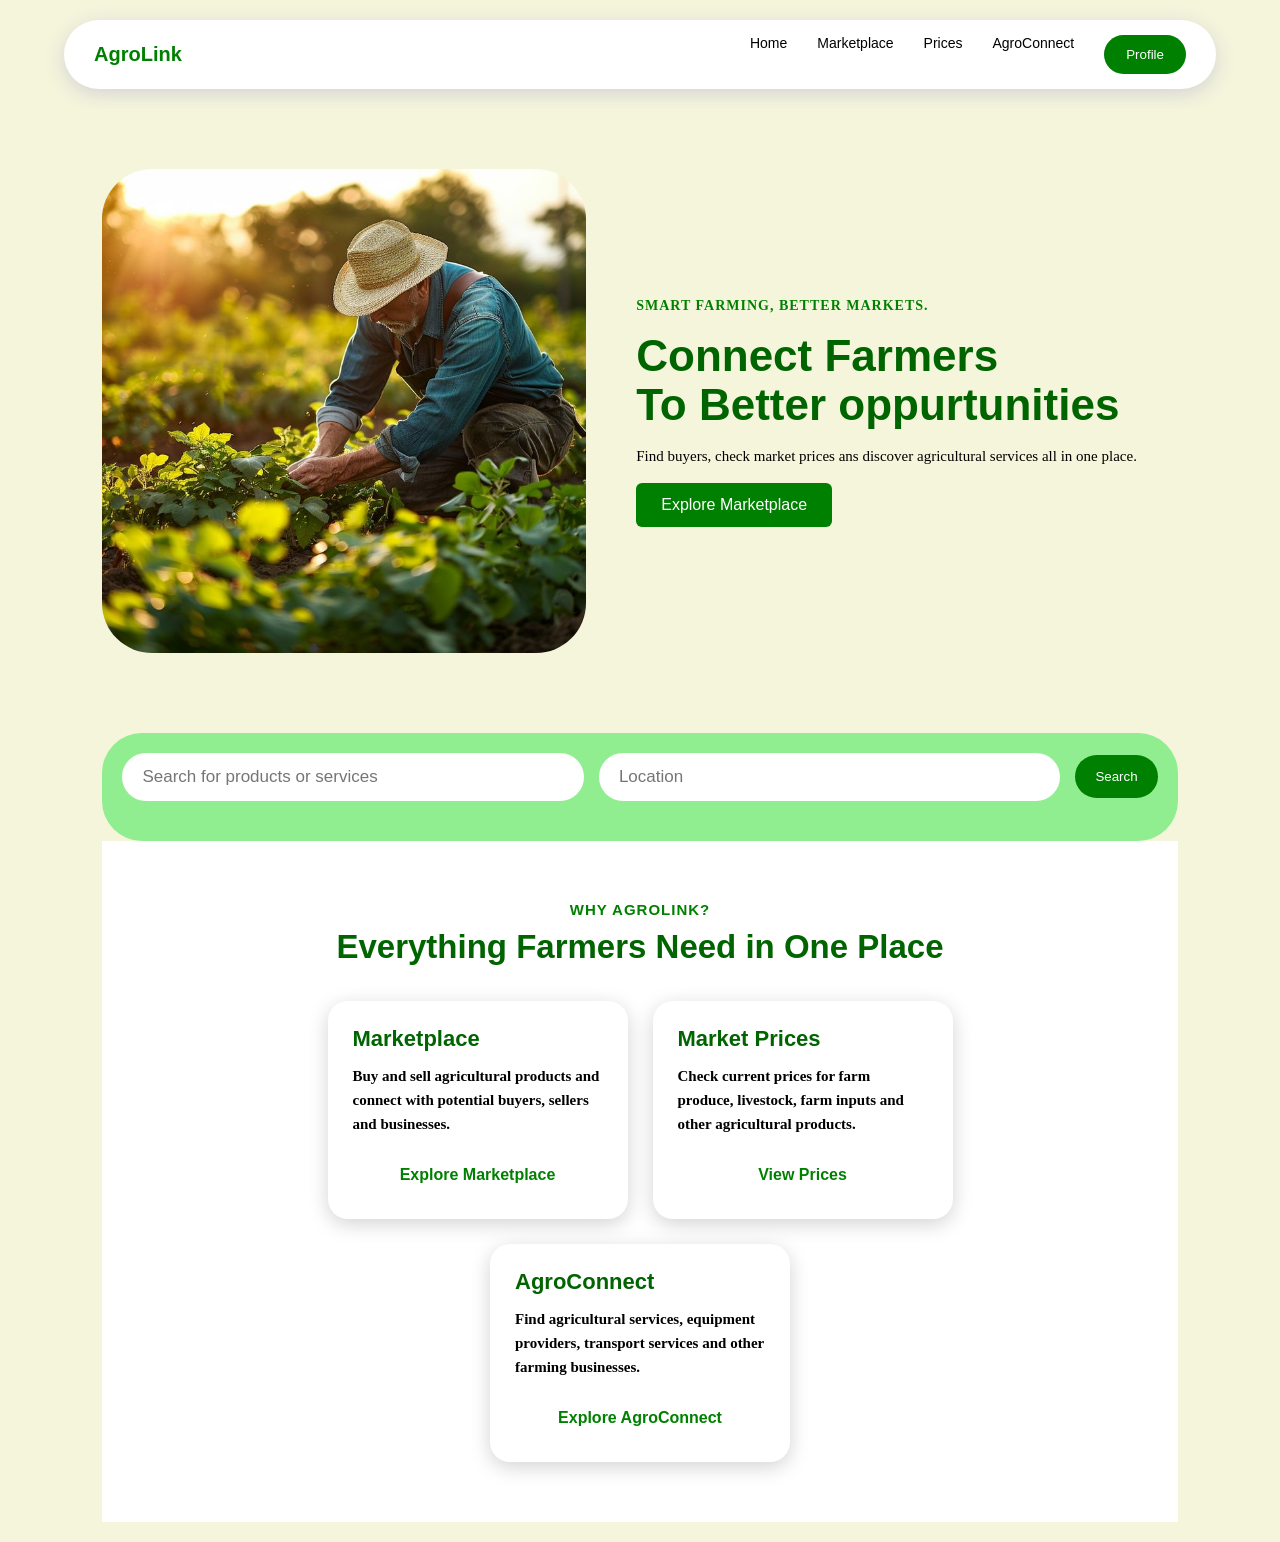
==== commit 8d72b52e: "Update projects" ====
--- a/index.html
+++ b/index.html
@@ -23,7 +23,7 @@
                     <a href="agroconnect.html">AgroConnect</a>
             </div>
 
-            <button> Get started</button>
+            <button onclick="window.location.href='my-profile.html'"> Profile</button>
         </nav>
     </header>
     
--- a/style.css
+++ b/style.css
@@ -520,6 +520,152 @@
 }
 
 
+/* ─────────── MY PROFILE ─────────── */
+
+.my-profile {
+    padding: 60px 8%;
+    background-color: beige;
+    min-height: 80vh;
+}
+
+.my-profile-info {
+    background-color: white;
+    max-width: 800px;
+    margin: 0 auto 25px;
+    padding: 40px;
+    border-radius: 25px;
+    text-align: center;
+    box-shadow: 0 5px 20px lightgray;
+}
+
+.my-profile-info::before {
+    content: "👤";
+    display: flex;
+    justify-content: center;
+    align-items: center;
+    width: 90px;
+    height: 90px;
+    margin: 0 auto 20px;
+    background-color: beige;
+    border-radius: 50%;
+    font-size: 40px;
+}
+
+.my-profile-info > p:first-child {
+    color: green;
+    font-weight: bold;
+    font-size: 14px;
+    letter-spacing: 2px;
+}
+
+.my-profile-info h2 {
+    color: darkgreen;
+    font-size: 32px;
+    margin: 10px 0 5px;
+}
+
+.my-profile-info h3 {
+    color: gray;
+    font-size: 20px;
+    margin: 5px 0 15px;
+}
+
+.my-profile-info p {
+    color: black;
+    font-size: 15px;
+    line-height: 1.6;
+    margin-bottom: 10px;
+}
+
+
+/* ─────────── MY PROFILE ACTIONS ─────────── */
+
+.my-profile-actions {
+    display: flex;
+    justify-content: center;
+    gap: 15px;
+    flex-wrap: wrap;
+    margin: 25px 0;
+}
+
+.my-profile-actions button {
+    padding: 12px 25px;
+    border-radius: 10px;
+    background-color: darkgreen;
+    color: white;
+}
+
+.my-profile-actions button:hover {
+    background-color: green;
+}
+
+
+/* ─────────── MY PRODUCTS ─────────── */
+
+.my-products {
+    max-width: 1000px;
+    margin: 0 auto;
+    background-color: white;
+    padding: 30px;
+    border-radius: 20px;
+    box-shadow: 0 5px 20px lightgray;
+}
+
+.my-products h2 {
+    color: darkgreen;
+    margin-bottom: 10px;
+}
+
+.my-products p {
+    color: gray;
+    line-height: 1.6;
+}
+
+
+/* ─────────── NO PROFILE MESSAGE ─────────── */
+
+#no-profile-message {
+    max-width: 800px;
+    margin: 0 auto 25px;
+    padding: 50px 30px;
+    background-color: white;
+    border-radius: 25px;
+    text-align: center;
+    box-shadow: 0 5px 20px lightgray;
+}
+
+#no-profile-message p:first-child {
+    color: green;
+    font-size: 14px;
+    font-weight: bold;
+    letter-spacing: 2px;
+    margin-bottom: 10px;
+}
+
+#no-profile-message h2 {
+    color: darkgreen;
+    font-size: 28px;
+    margin-bottom: 12px;
+}
+
+#no-profile-message p {
+    color: gray;
+    line-height: 1.6;
+    margin-bottom: 20px;
+}
+
+#no-profile-message button {
+    padding: 12px 25px;
+    background-color: darkgreen;
+    color: white;
+    border-radius: 10px;
+}
+
+#no-profile-message button:hover {
+    background-color: green;
+}
+
+
 /* ─────────── PRICES ─────────── */
 
 .prices {
@@ -623,108 +769,234 @@
     background-color: darkgreen;
 }
 
-/* CREATE PROFILE PAGE */
+
+/* ─────────── CREATE PROFILE PAGE ─────────── */
 
 .profile-form {
-max-width: 650px;
-margin: 60px auto;
-padding: 45px;
-background-color: white;
-border-radius: 25px;
-box-shadow: 0 8px 25px lightgray;
+    max-width: 650px;
+    margin: 60px auto;
+    padding: 45px;
+    background-color: white;
+    border-radius: 25px;
+    box-shadow: 0 8px 25px lightgray;
 }
 
 .profile-form-title {
-text-align: center;
-margin-bottom: 35px;
+    text-align: center;
+    margin-bottom: 35px;
 }
 
 .profile-form-title p:first-child {
-color: green;
-font-size: 13px;
-font-weight: bold;
-letter-spacing: 2px;
-margin-bottom: 8px;
+    color: green;
+    font-size: 13px;
+    font-weight: bold;
+    letter-spacing: 2px;
+    margin-bottom: 8px;
 }
 
 .profile-form-title h2 {
-color: darkgreen;
-font-size: 32px;
-margin: 0 0 12px;
+    color: darkgreen;
+    font-size: 32px;
+    margin: 0 0 12px;
 }
 
 .profile-form-title p:last-child {
-color: gray;
-line-height: 1.6;
-margin: 0;
-}
-
-/* FORM */
+    color: gray;
+    line-height: 1.6;
+    margin: 0;
+}
+
+
+/* ─────────── FORM ─────────── */
 
 #profileForm {
-display: flex;
-flex-direction: column;
-gap: 10px;
+    display: flex;
+    flex-direction: column;
+    gap: 10px;
 }
 
 #profileForm label {
-color: darkgreen;
-font-weight: bold;
-margin-top: 12px;
-}
-
-/* INPUTS AND DROPDOWN */
+    color: darkgreen;
+    font-weight: bold;
+    margin-top: 12px;
+}
+
+
+/* ─────────── INPUTS AND DROPDOWN ─────────── */
 
 #profileForm input,
 #profileForm select,
 #profileForm textarea {
-width: 100%;
-box-sizing: border-box;
-padding: 14px 16px;
-border: 1px solid lightgray;
-border-radius: 10px;
-background-color: beige;
-color: darkgreen;
-font-size: 15px;
-font-family: Arial, sans-serif;
+    width: 100%;
+    box-sizing: border-box;
+    padding: 14px 16px;
+    border: 1px solid lightgray;
+    border-radius: 10px;
+    background-color: beige;
+    color: darkgreen;
+    font-size: 15px;
+    font-family: Arial, sans-serif;
 }
 
 #profileForm input::placeholder,
 #profileForm textarea::placeholder {
-color: gray;
-}
-
-/* WHEN CLICKED */
+    color: gray;
+}
+
+
+/* ─────────── WHEN CLICKED ─────────── */
 
 #profileForm input:focus,
 #profileForm select:focus,
 #profileForm textarea:focus {
-outline: none;
-border: 2px solid green;
-background-color: white;
-}
-
-/* DESCRIPTION BOX */
+    outline: none;
+    border: 2px solid green;
+    background-color: white;
+}
+
+
+/* ─────────── DESCRIPTION BOX ─────────── */
 
 #profileForm textarea {
-min-height: 130px;
-resize: vertical;
-}
-
-/* CREATE PROFILE BUTTON */
+    min-height: 130px;
+    resize: vertical;
+}
+
+
+/* ─────────── CREATE PROFILE BUTTON ─────────── */
 
 #profileForm button {
-margin-top: 25px;
-padding: 15px;
-background-color: darkgreen;
-color: white;
-border: none;
-border-radius: 12px;
-font-size: 16px;
-font-weight: bold;
-cursor: pointer;
+    margin-top: 25px;
+    padding: 15px;
+    background-color: darkgreen;
+    color: white;
+    border: none;
+    border-radius: 12px;
+    font-size: 16px;
+    font-weight: bold;
+    cursor: pointer;
 }
 
 #profileForm button:hover {
-background-color: green;
-}
+    background-color: green;
+}
+
+
+/* ─────────── DELETE PROFILE POPUP ─────────── */
+
+.delete-popup {
+    display: none;
+    position: fixed;
+    top: 0;
+    left: 0;
+    width: 100%;
+    height: 100%;
+    background-color: rgba(0, 0, 0, 0.5);
+    justify-content: center;
+    align-items: center;
+    z-index: 1000;
+}
+
+.delete-popup-box {
+    background-color: white;
+    padding: 30px;
+    width: 350px;
+    border-radius: 15px;
+    text-align: center;
+    box-shadow: 0 5px 20px gray;
+}
+
+.delete-popup-box h2 {
+    color: darkgreen;
+}
+
+.delete-popup-box p {
+    color: gray;
+    line-height: 1.5;
+}
+
+.delete-popup-buttons {
+    display: flex;
+    justify-content: center;
+    gap: 15px;
+    margin-top: 20px;
+}
+
+.delete-popup-buttons button {
+    padding: 10px 20px;
+    border: none;
+    border-radius: 8px;
+    cursor: pointer;
+}
+
+#cancel-delete {
+    background-color: lightgray;
+    color: black;
+}
+
+#confirm-delete {
+    background-color: darkred;
+    color: white;
+}
+
+
+/* ─────────── MOBILE ─────────── */
+
+@media (max-width: 768px) {
+
+    nav {
+        flex-direction: column;
+        gap: 20px;
+    }
+
+    .nav-links {
+        flex-wrap: wrap;
+        justify-content: center;
+        gap: 15px;
+    }
+
+    .lol {
+        flex-direction: column;
+        text-align: center;
+    }
+
+    .lol-image {
+        width: 100%;
+        max-width: 500px;
+    }
+
+    .lol-content h2 {
+        font-size: 36px;
+    }
+
+    .marketplace-search {
+        flex-direction: column;
+    }
+
+    .marketplace-search input,
+    .marketplace-search button {
+        width: 100%;
+    }
+
+    .profile-form {
+        margin: 40px 5%;
+        padding: 30px 20px;
+    }
+
+    .my-profile {
+        padding: 40px 5%;
+    }
+
+    .my-profile-info {
+        padding: 30px 20px;
+    }
+
+    .my-products {
+        padding: 25px 20px;
+    }
+
+    .delete-popup-box {
+        width: 90%;
+        max-width: 350px;
+    }
+}
